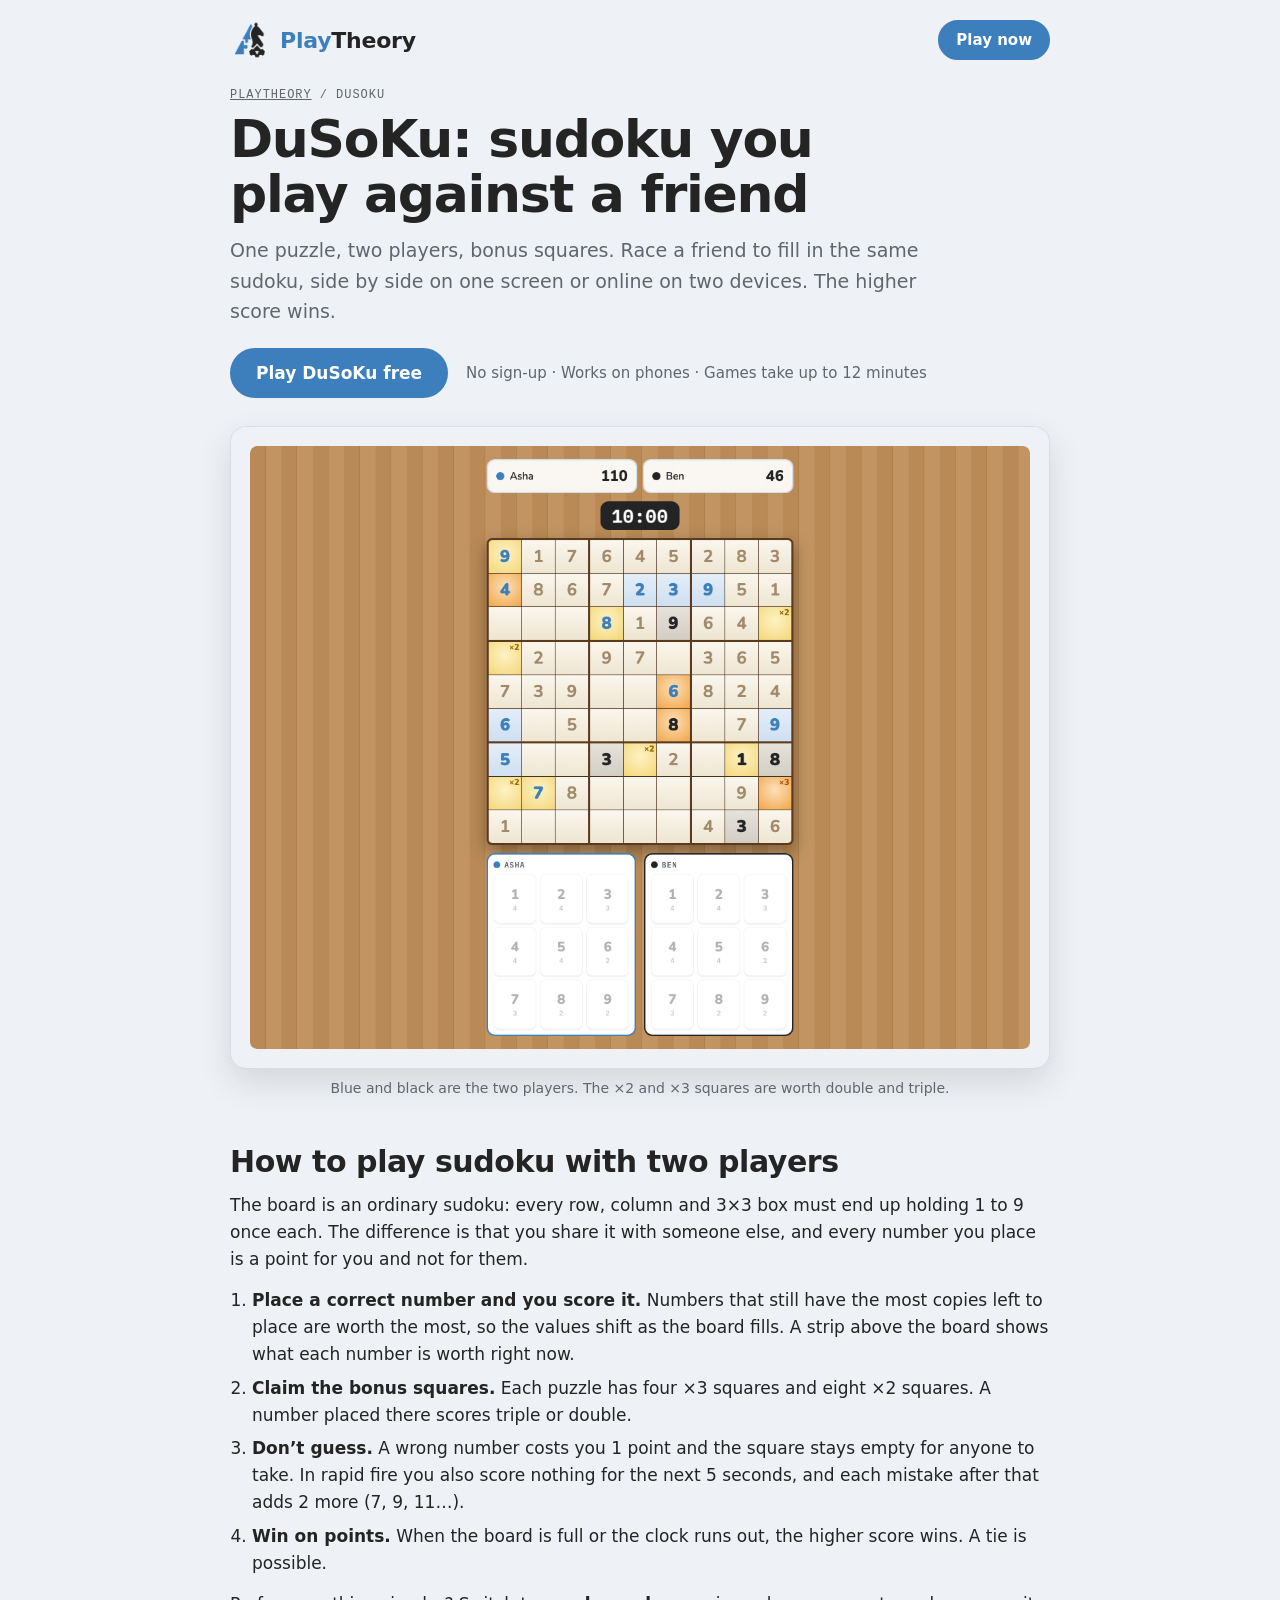
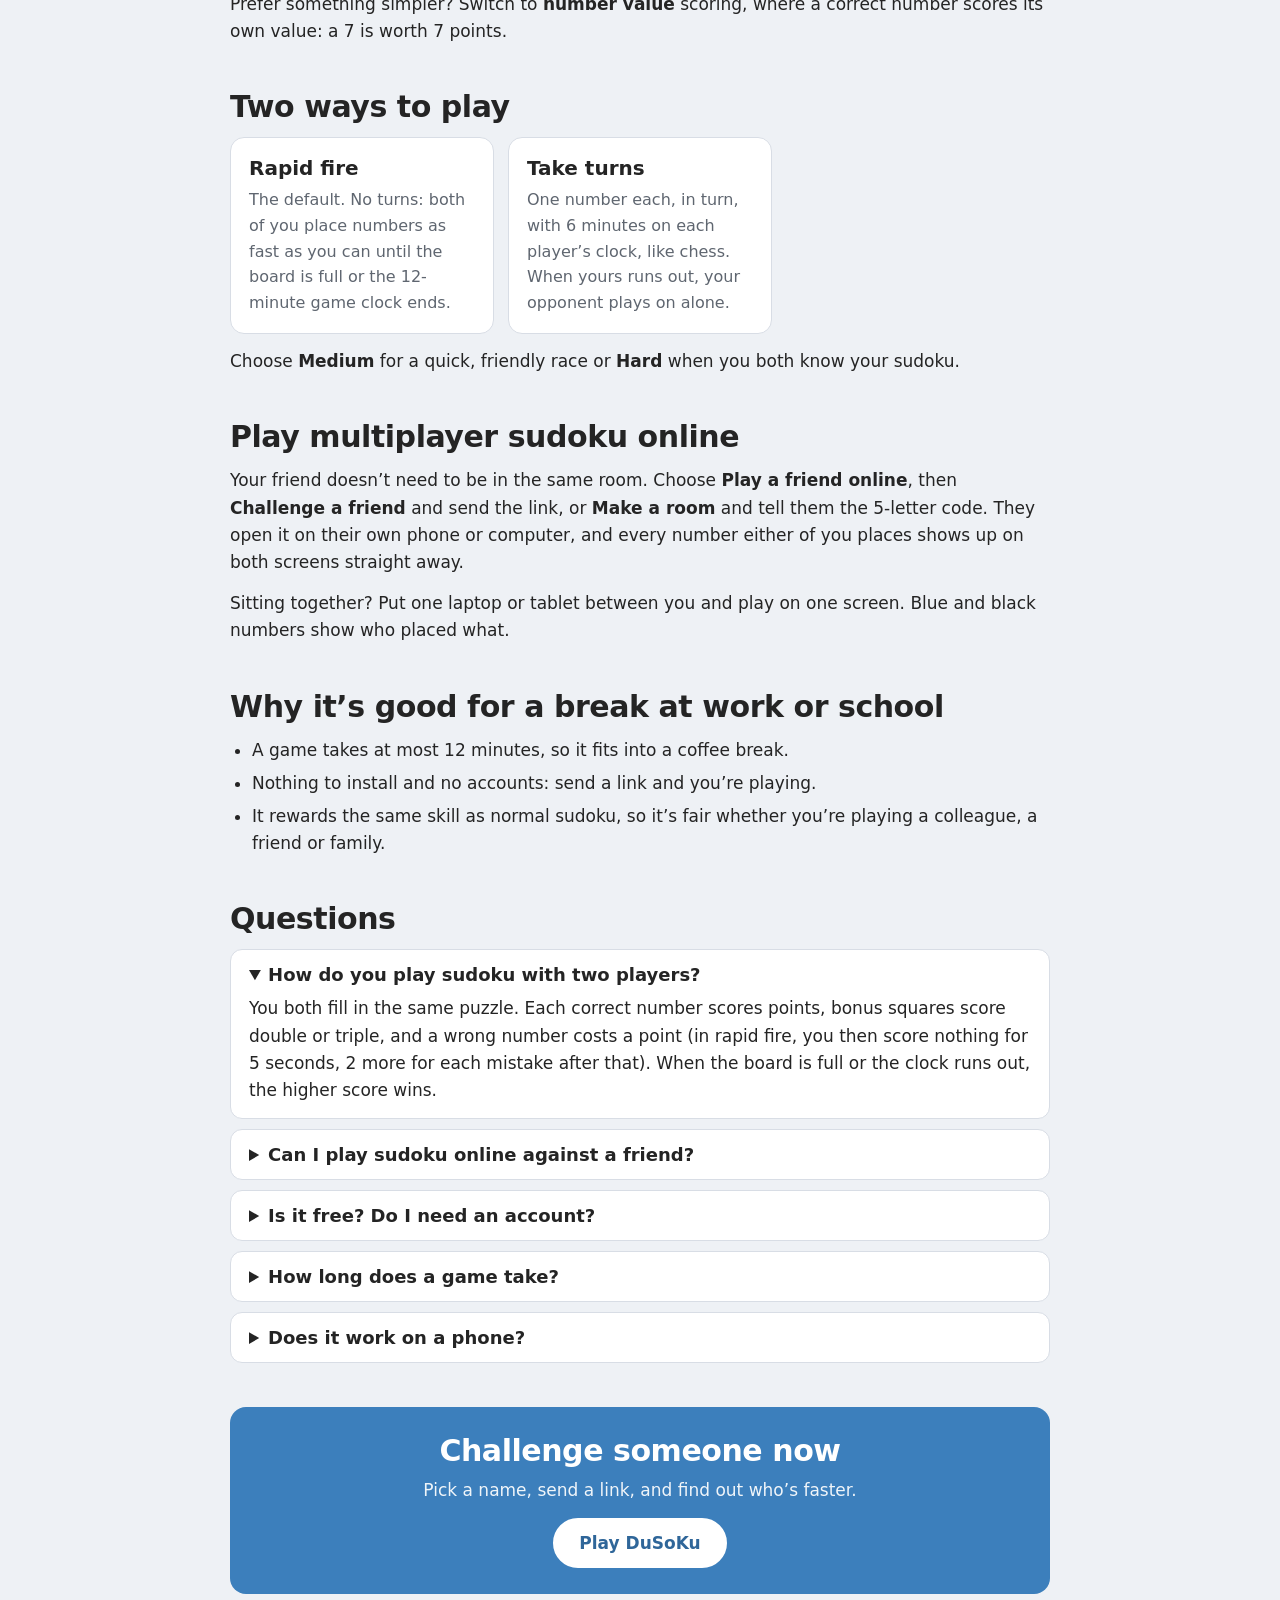
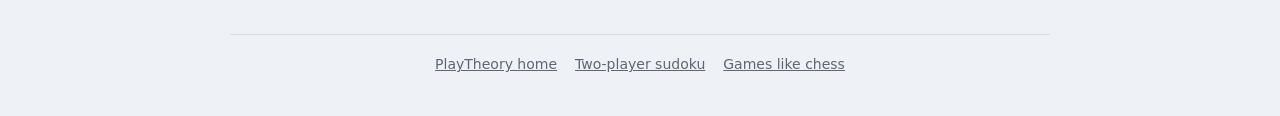
==== duo-sudoku/index.html @ 3b946e28 "Bump cache version Co-Authored-By: Claude Opus 5.5 <noreply@anthropic.com>" ====
<!doctype html>
<html lang="en">
<head>
<meta charset="utf-8">
<meta http-equiv="Content-Security-Policy" content="default-src 'self'; script-src 'none'; style-src 'self' https://fonts.googleapis.com; font-src https://fonts.gstatic.com; img-src 'self' data:; object-src 'none'; base-uri 'self'; form-action 'self'">
<meta name="viewport" content="width=device-width, initial-scale=1, viewport-fit=cover">
<title>DuSoKu: Two-Player Sudoku to Play Against a Friend Online | PlayTheory</title>
<meta name="description" content="DuSoKu is a free multiplayer sudoku for two. Race a friend on the same puzzle, score bonus squares, and win on points. Play on one screen or online with a link. No sign-up.">
<link rel="canonical" href="https://playtheoryhq.com/duo-sudoku/">
<meta name="theme-color" content="#3C7FBC">
<meta property="og:type" content="website">
<meta property="og:site_name" content="PlayTheory">
<meta property="og:url" content="https://playtheoryhq.com/duo-sudoku/">
<meta property="og:title" content="DuSoKu: play sudoku against a friend">
<meta property="og:description" content="One puzzle, two players, bonus squares. Race a friend on one screen or online with a link. Free, no sign-up.">
<meta property="og:image" content="https://playtheoryhq.com/og-image.png">
<meta property="og:image:width" content="1200">
<meta property="og:image:height" content="630">
<meta property="og:image:alt" content="A DuSoKu board with blue and black numbers from two players">
<meta name="twitter:card" content="summary_large_image">
<link rel="icon" href="/favicon.ico" sizes="48x48">
<link rel="icon" type="image/svg+xml" href="/favicon.svg">
<link rel="icon" type="image/png" href="/icon-192.png" sizes="192x192">
<link rel="apple-touch-icon" href="/apple-touch-icon.png">
<link rel="manifest" href="/site.webmanifest">
<link rel="preconnect" href="https://fonts.googleapis.com">
<link rel="preconnect" href="https://fonts.gstatic.com" crossorigin>
<link rel="stylesheet" href="https://fonts.googleapis.com/css2?family=IBM+Plex+Mono:wght@500&family=Nunito:wght@700;800;900&family=Nunito+Sans:opsz,wght@6..12,400;6..12,600;6..12,700&display=swap">
<link rel="stylesheet" href="/css/page.css?v=202611092345">
<script type="application/ld+json">
{"@context":"https://schema.org","@graph":[
 {"@type":"VideoGame","name":"DuSoKu","url":"https://playtheoryhq.com/duo-sudoku/",
  "description":"A two-player sudoku. Both players fill in the same puzzle, score points for correct numbers and bonus squares, and the higher score wins.",
  "image":"https://playtheoryhq.com/img/duo-sudoku.png","genre":["Puzzle","Sudoku"],"gamePlatform":"Web browser",
  "applicationCategory":"Game","operatingSystem":"Any","playMode":"MultiPlayer","numberOfPlayers":{"@type":"QuantitativeValue","value":2},
  "offers":{"@type":"Offer","price":"0","priceCurrency":"USD"},
  "publisher":{"@type":"Organization","name":"PlayTheory","url":"https://playtheoryhq.com/"}},
 {"@type":"BreadcrumbList","itemListElement":[
  {"@type":"ListItem","position":1,"name":"PlayTheory","item":"https://playtheoryhq.com/"},
  {"@type":"ListItem","position":2,"name":"DuSoKu","item":"https://playtheoryhq.com/duo-sudoku/"}]},
 {"@type":"FAQPage","mainEntity":[
  {"@type":"Question","name":"How do you play sudoku with two players?","acceptedAnswer":{"@type":"Answer","text":"In DuSoKu both players fill in the same puzzle. Each correct number scores points, bonus squares score double or triple, and a wrong number costs a point (in rapid fire, you then score nothing for 5 seconds, 2 more for each mistake after that). When the board is full or the clock runs out, the higher score wins."}},
  {"@type":"Question","name":"Can I play sudoku online against a friend?","acceptedAnswer":{"@type":"Answer","text":"Yes. Choose Play a friend online, then Challenge a friend, and send them the link, or make a room and tell them the 5-letter code. They open it on their own phone or computer and you play the same puzzle live."}},
  {"@type":"Question","name":"Is DuSoKu free? Do I need an account?","acceptedAnswer":{"@type":"Answer","text":"It is free and there is no sign-up. You type a name when you arrive and start playing."}},
  {"@type":"Question","name":"How long does a game take?","acceptedAnswer":{"@type":"Answer","text":"Every game lasts at most 12 minutes: rapid fire has one 12-minute clock, and in take turns each player has 6 minutes."}},
  {"@type":"Question","name":"Does it work on a phone?","acceptedAnswer":{"@type":"Answer","text":"Yes. It runs in any modern browser on phones, tablets and computers, with nothing to install."}}]}
]}
</script>
</head>
<body>
<div class="wrap">
  <header class="top">
    <a class="brand" href="/"><img src="/icon-192.png" alt="" width="40" height="40"><span><span class="b">Play</span>Theory</span></a>
    <a class="btn primary" href="/#/play/duosudoku">Play now</a>
  </header>

  <main>
    <p class="crumbs"><a href="/">PlayTheory</a> / DuSoKu</p>
    <h1>DuSoKu: sudoku you play against a friend</h1>
    <p class="lede">One puzzle, two players, bonus squares. Race a friend to fill in the same sudoku, side by side on one screen or online on two devices. The higher score wins.</p>
    <div class="cta">
      <a class="btn primary" href="/#/play/duosudoku">Play DuSoKu free</a>
      <span class="note">No sign-up · Works on phones · Games take up to 12 minutes</span>
    </div>

    <figure>
      <img class="shot" src="/img/duo-sudoku.png" width="1200" height="940" alt="A DuSoKu game part way through: blue numbers from one player, black numbers from the other, and ×2 and ×3 bonus squares still to claim">
      <figcaption>Blue and black are the two players. The ×2 and ×3 squares are worth double and triple.</figcaption>
    </figure>

    <h2>How to play sudoku with two players</h2>
    <p>The board is an ordinary sudoku: every row, column and 3×3 box must end up holding 1 to 9 once each. The difference is that you share it with someone else, and every number you place is a point for you and not for them.</p>
    <ol>
      <li><b>Place a correct number and you score it.</b> Numbers that still have the most copies left to place are worth the most, so the values shift as the board fills. A strip above the board shows what each number is worth right now.</li>
      <li><b>Claim the bonus squares.</b> Each puzzle has four ×3 squares and eight ×2 squares. A number placed there scores triple or double.</li>
      <li><b>Don’t guess.</b> A wrong number costs you 1 point and the square stays empty for anyone to take. In rapid fire you also score nothing for the next 5 seconds, and each mistake after that adds 2 more (7, 9, 11…).</li>
      <li><b>Win on points.</b> When the board is full or the clock runs out, the higher score wins. A tie is possible.</li>
    </ol>
    <p>Prefer something simpler? Switch to <b>number value</b> scoring, where a correct number scores its own value: a 7 is worth 7 points.</p>

    <h2>Two ways to play</h2>
    <div class="cards">
      <div class="card"><h3>Rapid fire</h3><p>The default. No turns: both of you place numbers as fast as you can until the board is full or the 12-minute game clock ends.</p></div>
      <div class="card"><h3>Take turns</h3><p>One number each, in turn, with 6 minutes on each player’s clock, like chess. When yours runs out, your opponent plays on alone.</p></div>
    </div>
    <p>Choose <b>Medium</b> for a quick, friendly race or <b>Hard</b> when you both know your sudoku.</p>

    <h2>Play multiplayer sudoku online</h2>
    <p>Your friend doesn’t need to be in the same room. Choose <b>Play a friend online</b>, then <b>Challenge a friend</b> and send the link, or <b>Make a room</b> and tell them the 5-letter code. They open it on their own phone or computer, and every number either of you places shows up on both screens straight away.</p>
    <p>Sitting together? Put one laptop or tablet between you and play on one screen. Blue and black numbers show who placed what.</p>

    <h2>Why it’s good for a break at work or school</h2>
    <ul>
      <li>A game takes at most 12 minutes, so it fits into a coffee break.</li>
      <li>Nothing to install and no accounts: send a link and you’re playing.</li>
      <li>It rewards the same skill as normal sudoku, so it’s fair whether you’re playing a colleague, a friend or family.</li>
    </ul>

    <h2>Questions</h2>
    <div class="faq">
      <details open><summary>How do you play sudoku with two players?</summary><p>You both fill in the same puzzle. Each correct number scores points, bonus squares score double or triple, and a wrong number costs a point (in rapid fire, you then score nothing for 5 seconds, 2 more for each mistake after that). When the board is full or the clock runs out, the higher score wins.</p></details>
      <details><summary>Can I play sudoku online against a friend?</summary><p>Yes. Choose <b>Play a friend online → Challenge a friend</b> and send them the link, or make a room and tell them the 5-letter code. You play the same puzzle live on two devices.</p></details>
      <details><summary>Is it free? Do I need an account?</summary><p>It’s free and there’s no sign-up. You type a name when you arrive and start playing.</p></details>
      <details><summary>How long does a game take?</summary><p>Every game lasts at most 12 minutes: rapid fire has one 12-minute clock, and in take turns each player has 6 minutes.</p></details>
      <details><summary>Does it work on a phone?</summary><p>Yes. It runs in any modern browser on phones, tablets and computers.</p></details>
    </div>

    <section class="end">
      <h2>Challenge someone now</h2>
      <p>Pick a name, send a link, and find out who’s faster.</p>
      <a class="btn" href="/#/play/duosudoku">Play DuSoKu</a>
    </section>
  </main>

  <footer>
    <a href="/">PlayTheory home</a>
    <a href="/duo-sudoku/">Two-player sudoku</a>
    <a href="/games-like-chess/">Games like chess</a>
  </footer>
</div>
</body>
</html>
---- css/page.css ----
/* Landing pages (/duo-sudoku/, /games-like-chess/): plain readable articles that search engines can index.
   Same brand and fonts as the game; light-only like the game. */
:root{
  --brand-blue:#3C7FBC; --blue-deep:#2f6699; --charcoal:#242424;
  --bg:#eef1f5; --surface:#ffffff; --surface-2:#f4f6f9; --ink:#242424; --muted:#5f6670; --line:#d8dde5;
  --f-display:"Nunito","Avenir Next",system-ui,sans-serif;
  --f-body:"Nunito Sans",system-ui,-apple-system,"Segoe UI",sans-serif;
  --f-mono:"IBM Plex Mono",ui-monospace,Menlo,monospace;
  color-scheme:light;
}
*{box-sizing:border-box}
body{margin:0;background:var(--bg);color:var(--ink);font-family:var(--f-body);font-size:17px;line-height:1.6;
  padding:20px max(16px,env(safe-area-inset-left,0px)) 40px max(16px,env(safe-area-inset-right,0px))}
a{color:var(--blue-deep)}
a:focus-visible{outline:3px solid var(--ink);outline-offset:2px}
.wrap{max-width:820px;margin:0 auto}

.top{display:flex;align-items:center;justify-content:space-between;gap:12px;margin-bottom:28px}
.brand{display:flex;align-items:center;gap:10px;text-decoration:none;color:var(--ink);font:900 22px var(--f-display);letter-spacing:-.01em}
.brand img{width:40px;height:40px}
.brand .b{color:var(--brand-blue)}
.top .btn{font-size:15px;padding:9px 16px}

.crumbs{font:500 12px var(--f-mono);text-transform:uppercase;letter-spacing:.08em;color:var(--muted);margin:0 0 10px}
.crumbs a{color:inherit}
h1{font:900 clamp(32px,6vw,52px)/1.05 var(--f-display);letter-spacing:-.025em;margin:0 0 14px;text-wrap:balance}
.lede{font-size:19px;color:var(--muted);margin:0 0 22px;max-width:60ch}
h2{font:800 clamp(24px,3.6vw,30px)/1.2 var(--f-display);letter-spacing:-.015em;margin:44px 0 12px}
h3{font:800 20px/1.25 var(--f-display);margin:0 0 6px}
p{margin:0 0 14px}
ul,ol{padding-left:22px;margin:0 0 14px}
li{margin-bottom:6px}

.btn{display:inline-flex;align-items:center;justify-content:center;gap:8px;border-radius:999px;padding:13px 24px;
  font:800 17px var(--f-display);text-decoration:none;border:2px solid var(--brand-blue);color:var(--blue-deep);background:var(--surface)}
.btn.primary{background:var(--brand-blue);color:#fff}
.btn.primary:hover{background:var(--blue-deep);border-color:var(--blue-deep)}
.btn:focus-visible{outline:3px solid var(--ink);outline-offset:3px}
.cta{display:flex;flex-wrap:wrap;align-items:center;gap:12px 18px;margin:0 0 28px}
.cta .note{color:var(--muted);font-size:15px}

.shot{display:block;width:100%;height:auto;border-radius:16px;border:1px solid var(--line);background:var(--surface);
  box-shadow:0 14px 34px rgba(36,36,36,.12)}
figure{margin:0 0 8px}
figcaption{font-size:14px;color:var(--muted);margin-top:8px;text-align:center}

.cards{display:grid;grid-template-columns:repeat(auto-fill,minmax(240px,1fr));gap:14px;margin:6px 0 14px}
.card{background:var(--surface);border:1px solid var(--line);border-radius:14px;padding:18px}
.card p{margin:0;color:var(--muted);font-size:16px}
.card.live{border:2px solid var(--brand-blue)}
.card .btn{margin-top:14px;padding:9px 18px;font-size:15px}
.chip{display:inline-block;font:500 11px var(--f-mono);text-transform:uppercase;letter-spacing:.09em;padding:3px 9px;border-radius:999px;
  background:var(--surface-2);border:1px solid var(--line);margin-bottom:10px}
.chip.on{background:var(--brand-blue);border-color:var(--brand-blue);color:#fff}
.chip.soon{background:var(--charcoal);border-color:var(--charcoal);color:#fff}

.faq details{background:var(--surface);border:1px solid var(--line);border-radius:12px;padding:14px 18px;margin-bottom:10px}
.faq summary{font:800 18px var(--f-display);cursor:pointer}
.faq details p{margin:10px 0 0}

.end{margin-top:44px;padding:26px;border-radius:16px;background:var(--brand-blue);color:#fff;text-align:center}
.end h2{margin:0 0 8px;color:#fff}
.end p{opacity:.92}
.end .btn{background:#fff;border-color:#fff;color:var(--blue-deep)}

footer{margin-top:40px;padding-top:18px;border-top:1px solid var(--line);color:var(--muted);font-size:14px;
  display:flex;flex-wrap:wrap;gap:8px 18px;justify-content:center}
footer a{color:inherit}

@media (max-width:560px){
  body{font-size:16px}
  .lede{font-size:17px}
  .top .btn{display:none}
  .cta .btn{width:100%}
}
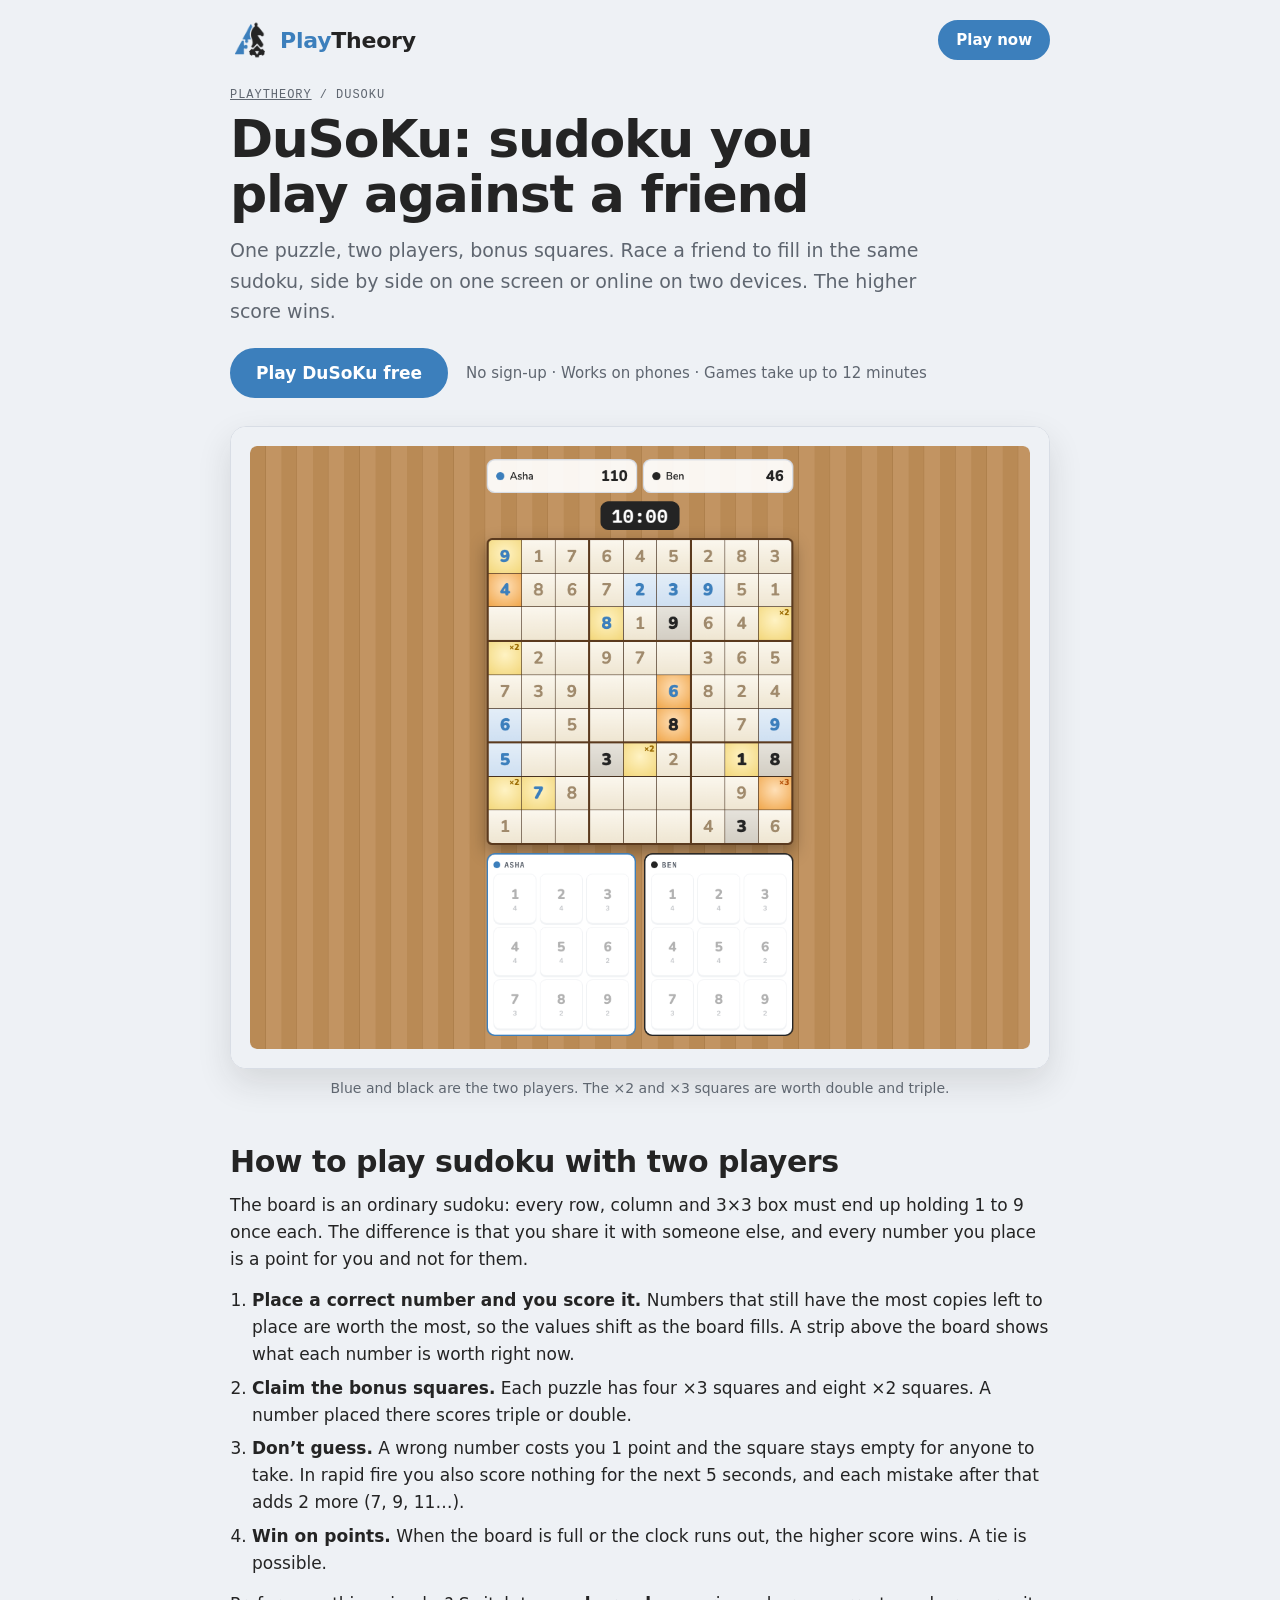
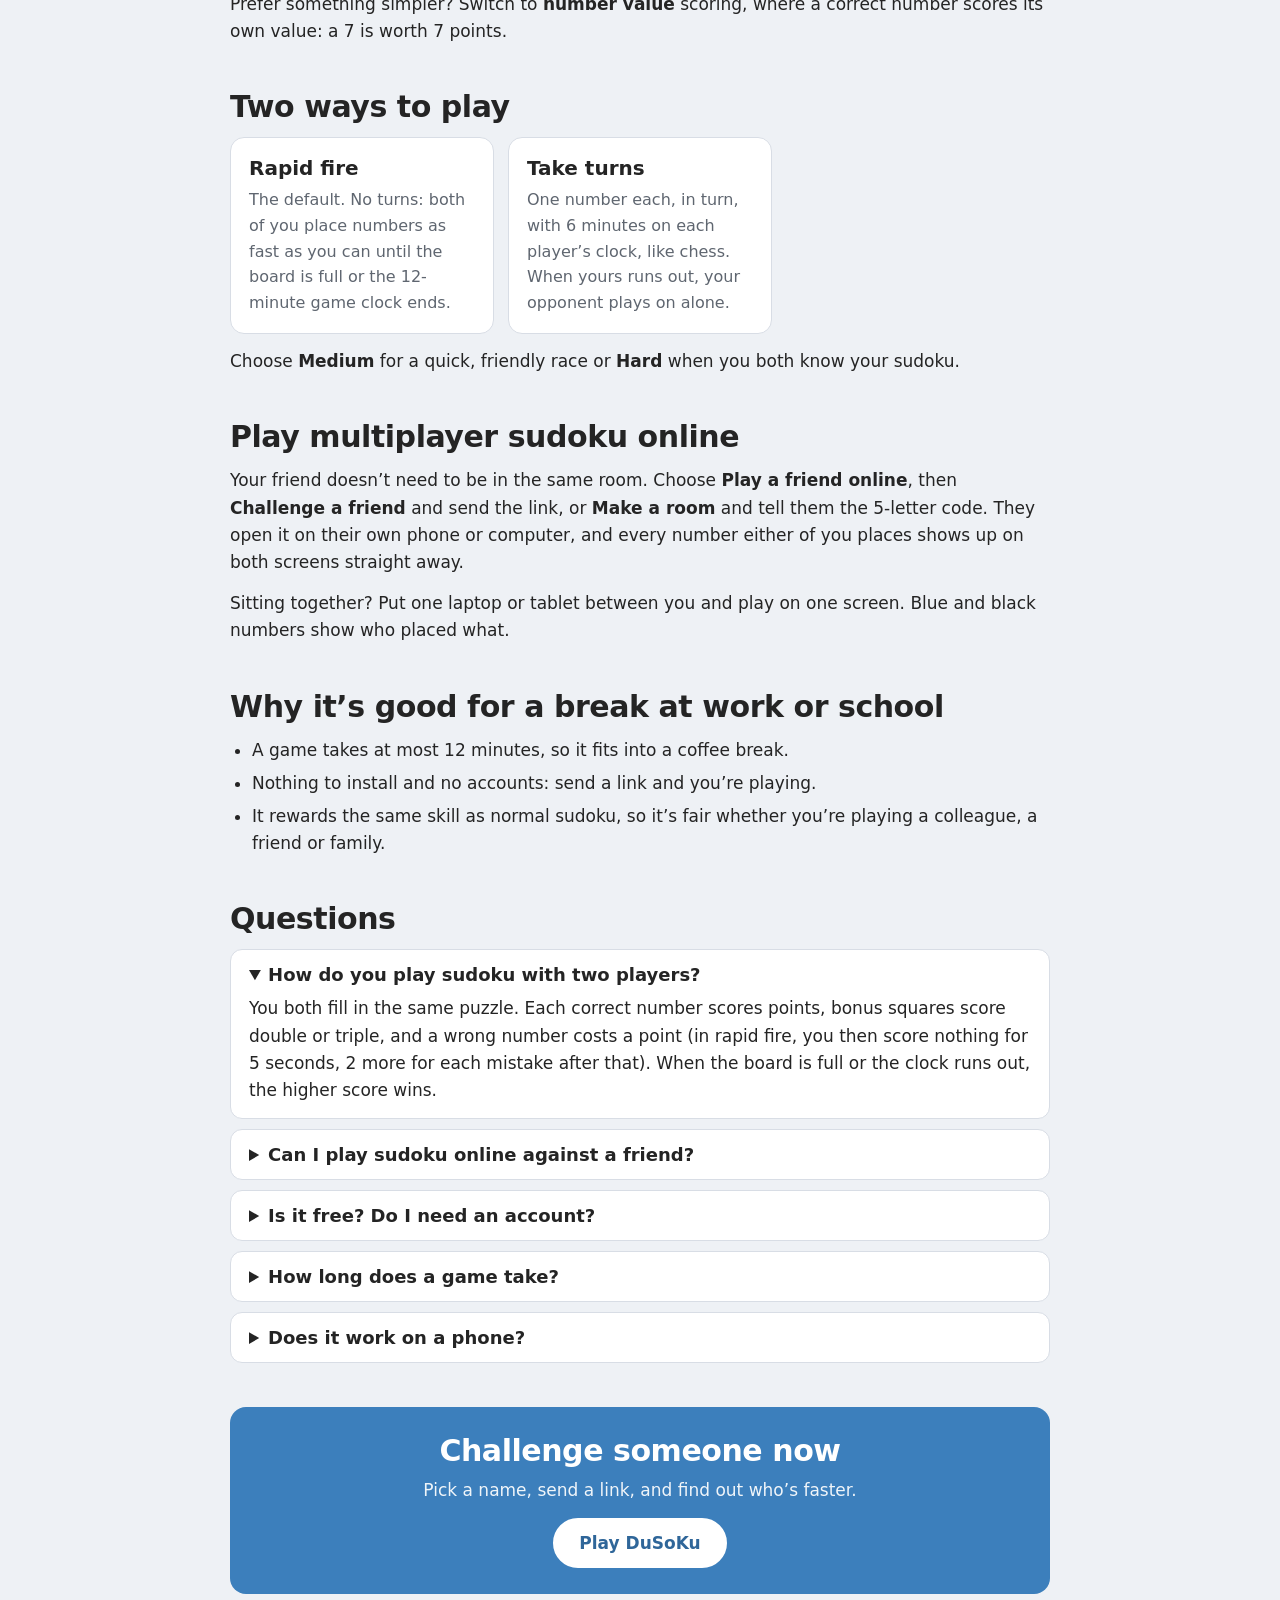
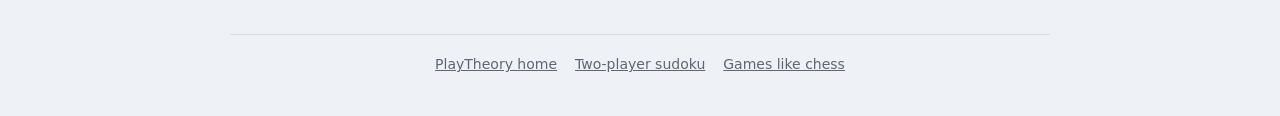
==== commit 7ee36461: "Online: smaller moves and training logs, to stay inside Firebase's free plan - Games without undo (D" ====
--- a/duo-sudoku/index.html
+++ b/duo-sudoku/index.html
@@ -26,7 +26,7 @@
 <link rel="preconnect" href="https://fonts.googleapis.com">
 <link rel="preconnect" href="https://fonts.gstatic.com" crossorigin>
 <link rel="stylesheet" href="https://fonts.googleapis.com/css2?family=IBM+Plex+Mono:wght@500&family=Nunito:wght@700;800;900&family=Nunito+Sans:opsz,wght@6..12,400;6..12,600;6..12,700&display=swap">
-<link rel="stylesheet" href="/css/page.css?v=202611092345">
+<link rel="stylesheet" href="/css/page.css?v=202611092312">
 <script type="application/ld+json">
 {"@context":"https://schema.org","@graph":[
  {"@type":"VideoGame","name":"DuSoKu","url":"https://playtheoryhq.com/duo-sudoku/",
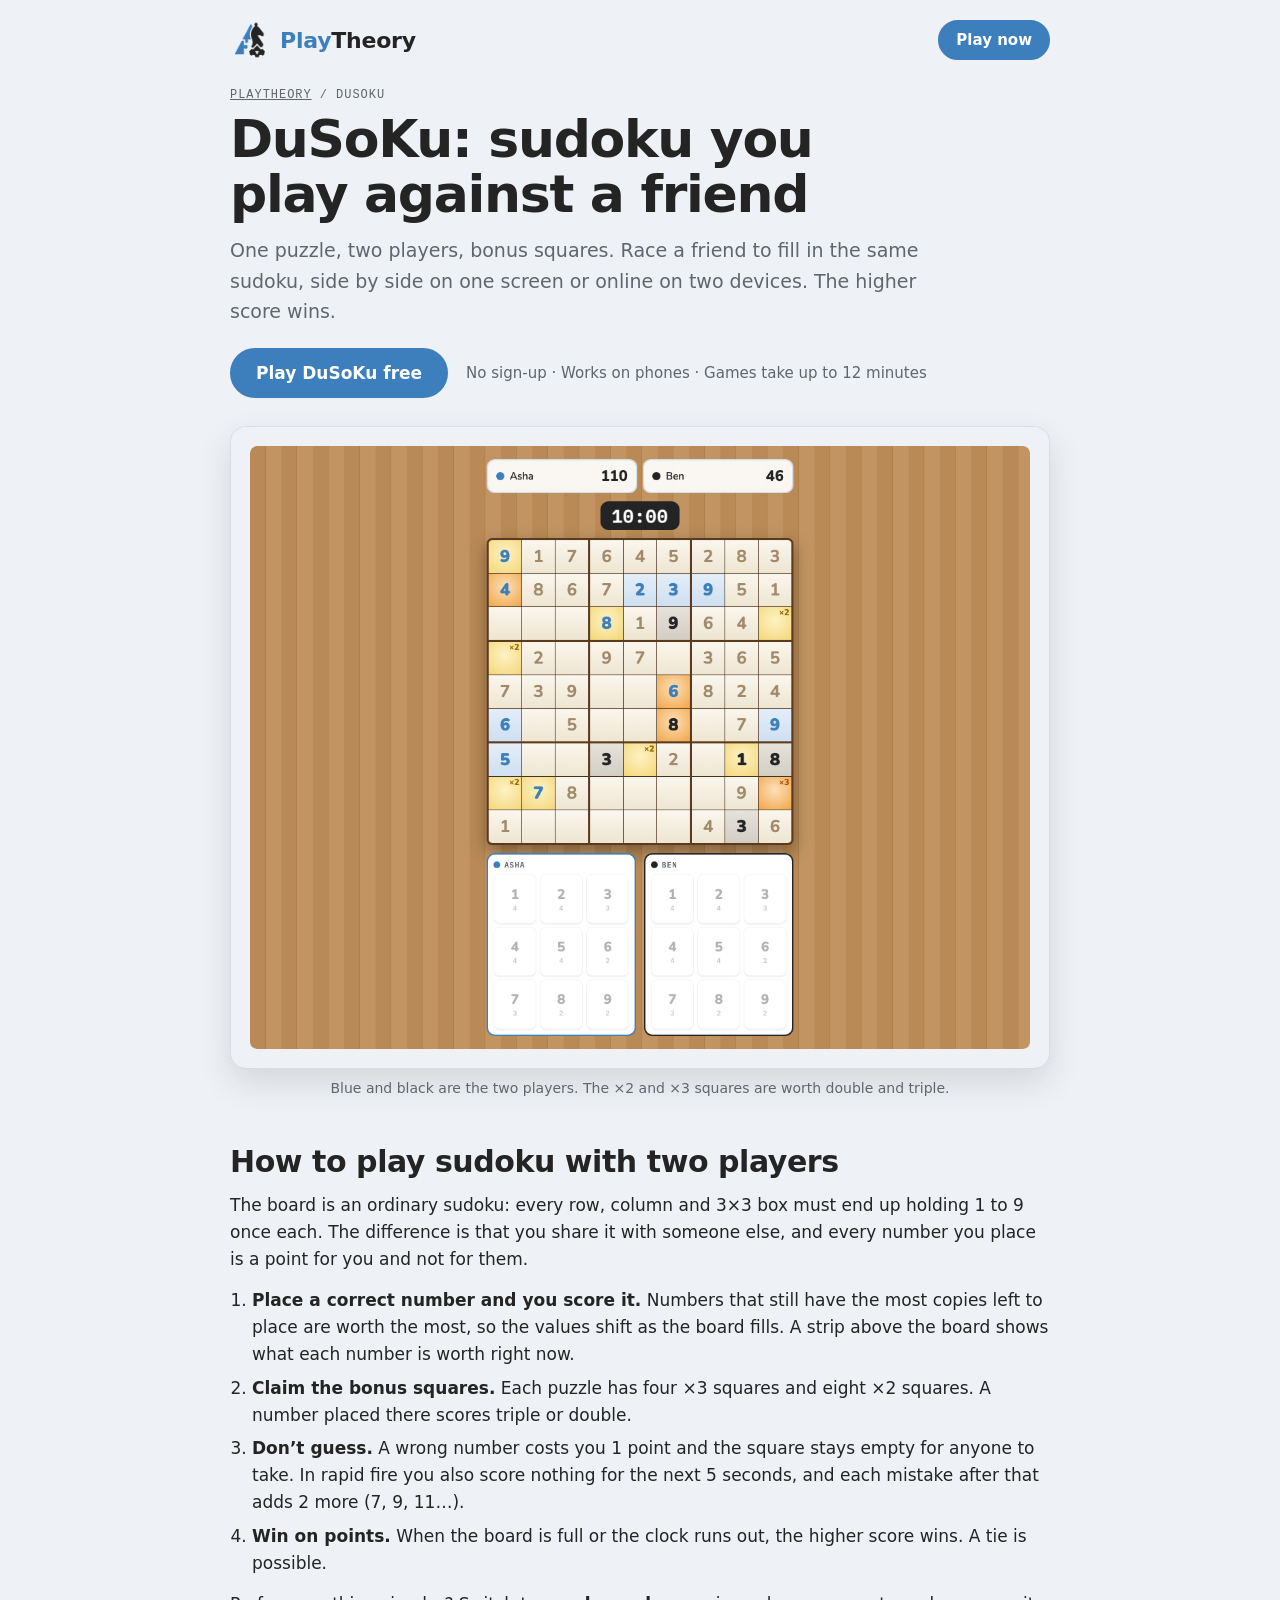
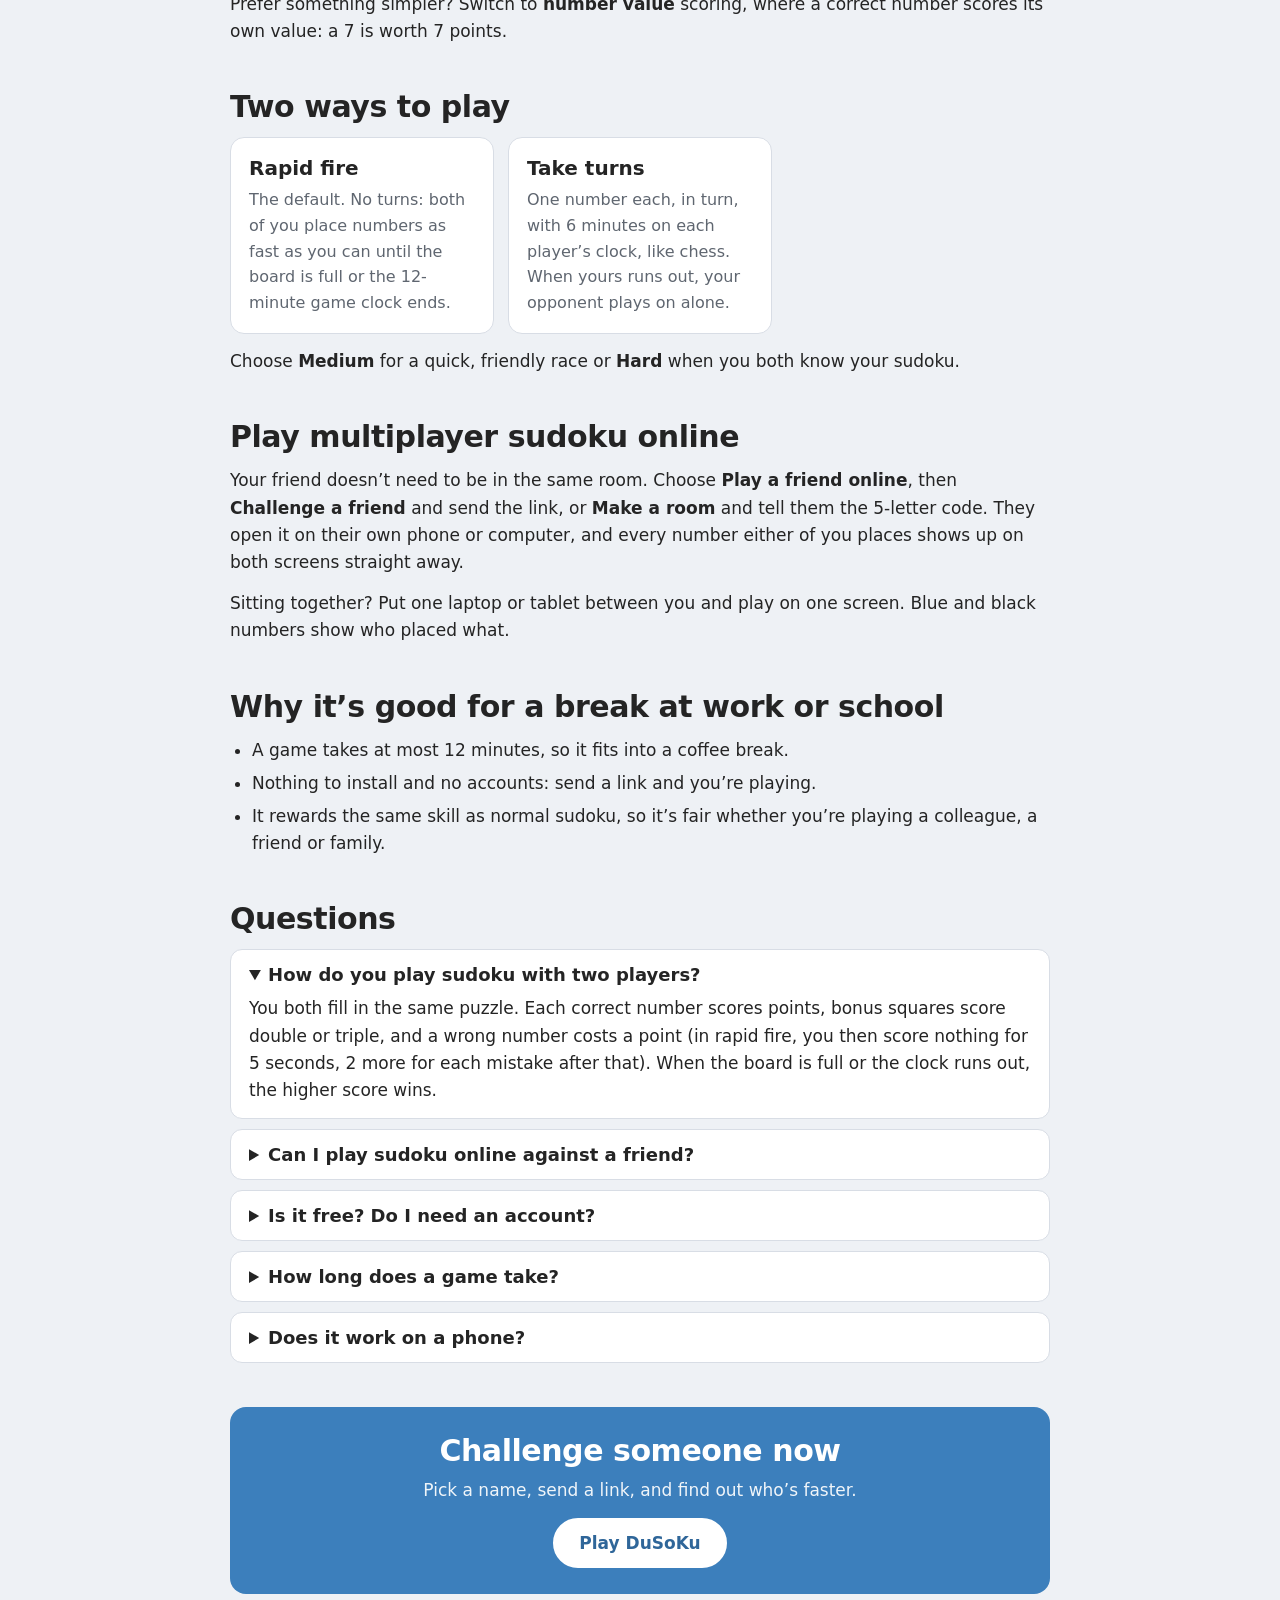
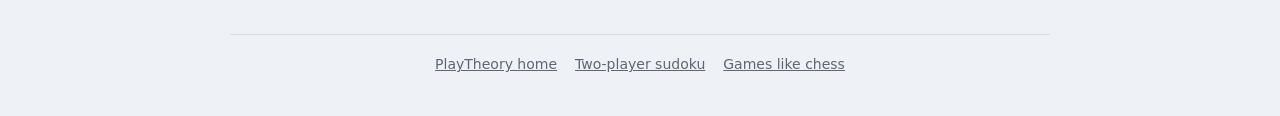
==== commit a093eeb1: "Amazons is playable, with a chess clock and ratings; Random mode - Amazons opens like DuSoKu: choose" ====
--- a/duo-sudoku/index.html
+++ b/duo-sudoku/index.html
@@ -26,7 +26,7 @@
 <link rel="preconnect" href="https://fonts.googleapis.com">
 <link rel="preconnect" href="https://fonts.gstatic.com" crossorigin>
 <link rel="stylesheet" href="https://fonts.googleapis.com/css2?family=IBM+Plex+Mono:wght@500&family=Nunito:wght@700;800;900&family=Nunito+Sans:opsz,wght@6..12,400;6..12,600;6..12,700&display=swap">
-<link rel="stylesheet" href="/css/page.css?v=202611092312">
+<link rel="stylesheet" href="/css/page.css?v=202611151556">
 <script type="application/ld+json">
 {"@context":"https://schema.org","@graph":[
  {"@type":"VideoGame","name":"DuSoKu","url":"https://playtheoryhq.com/duo-sudoku/",
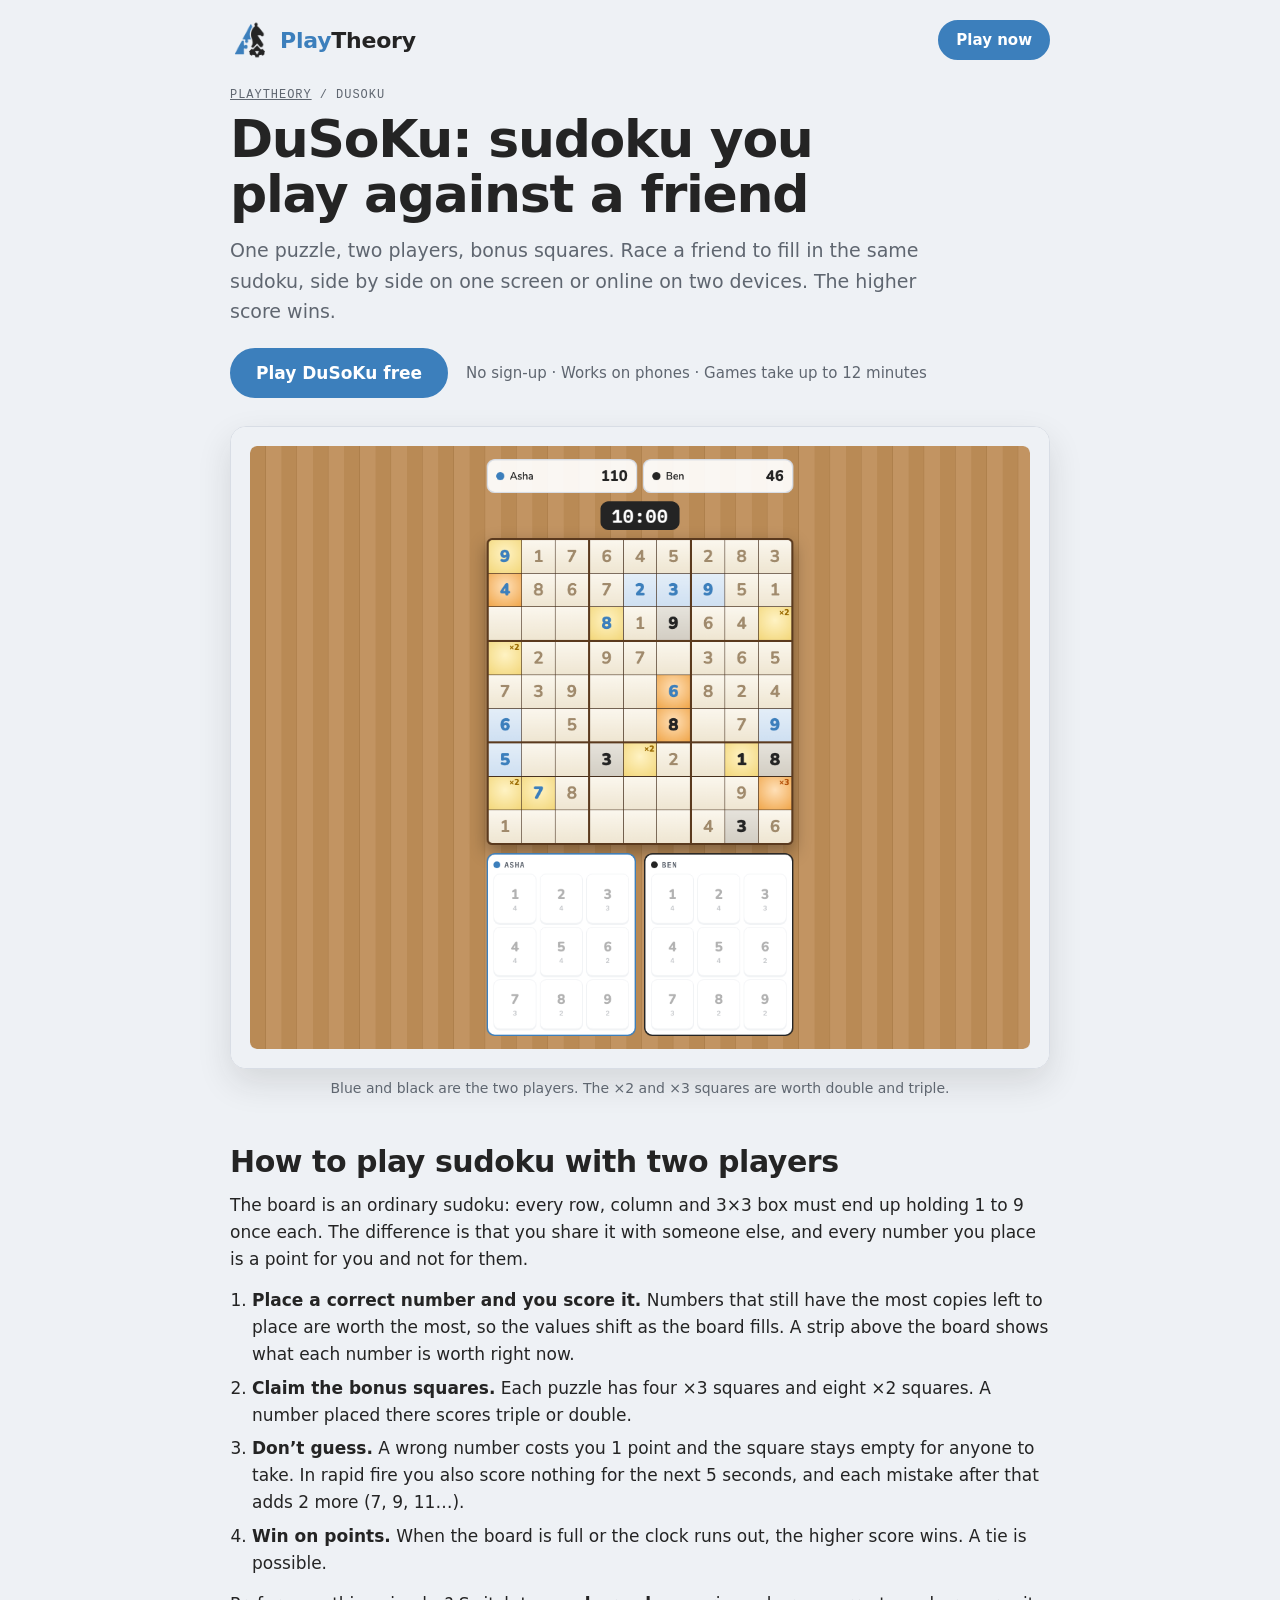
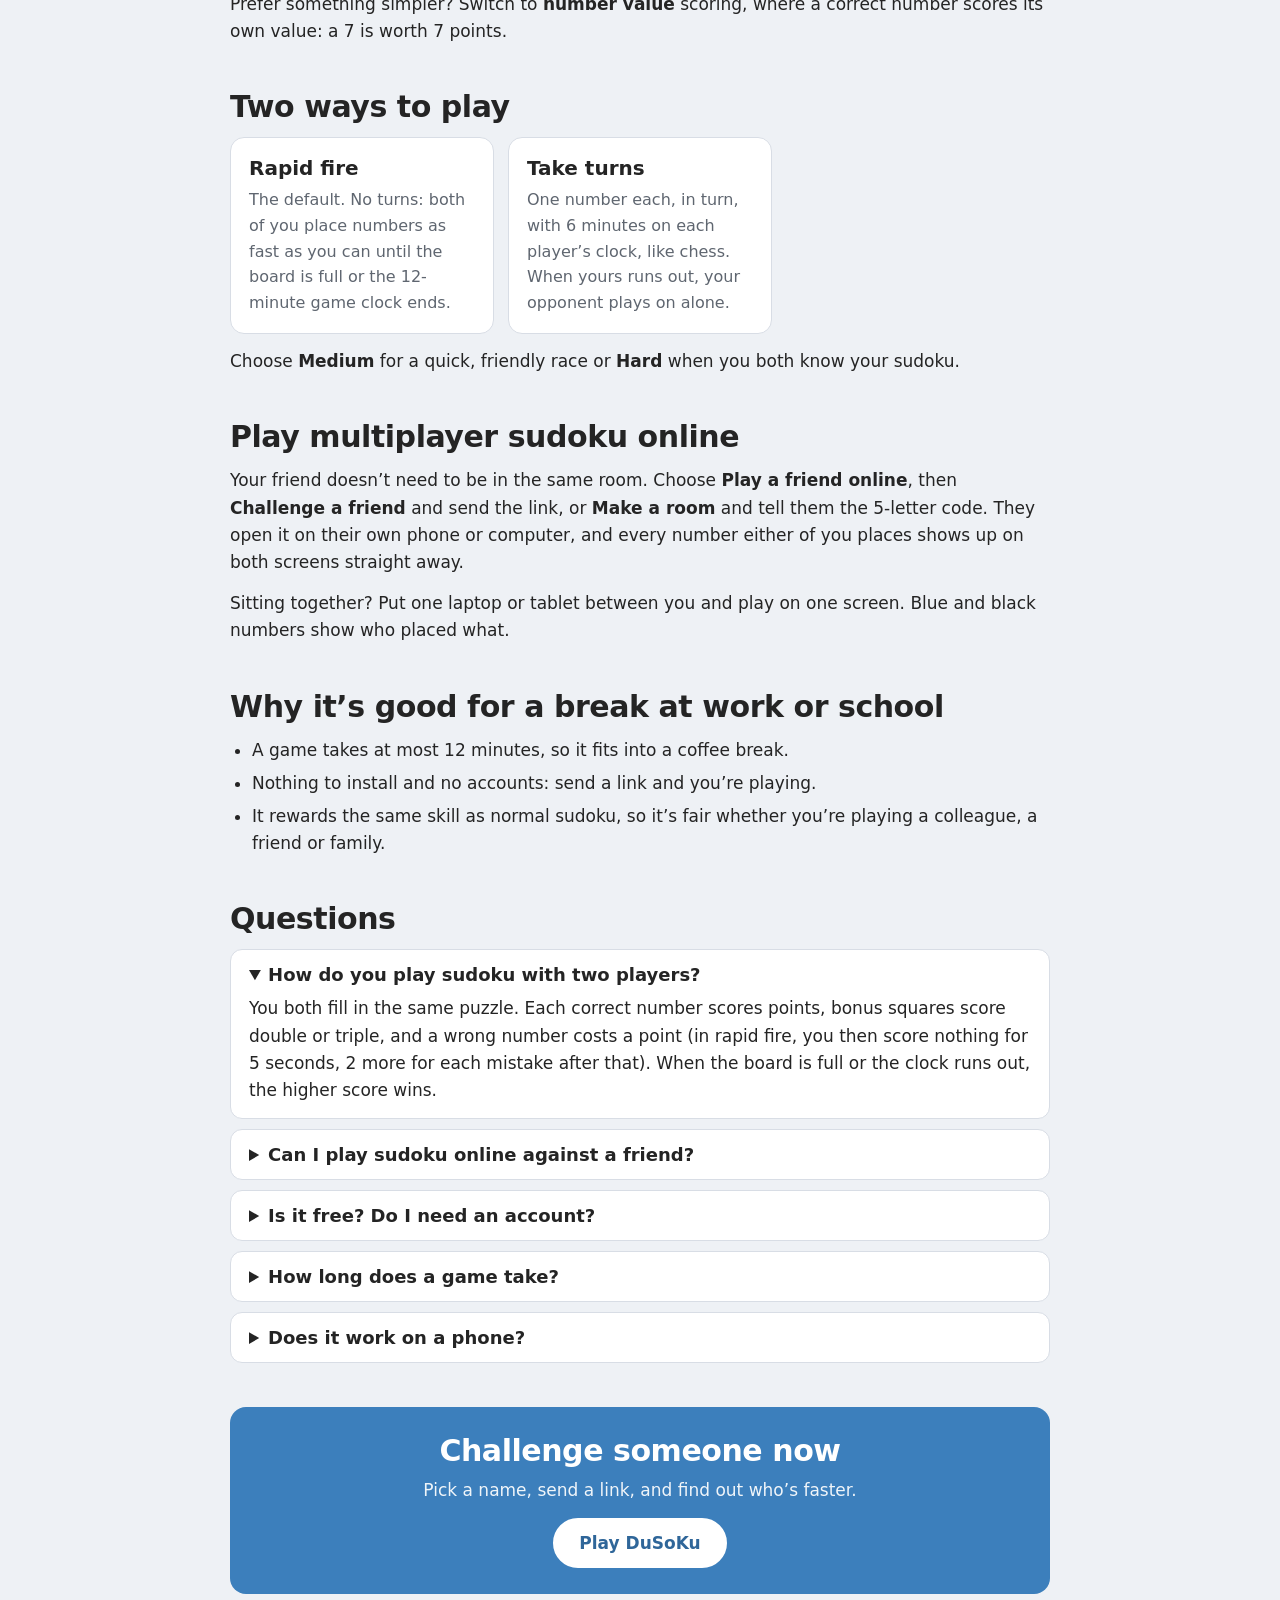
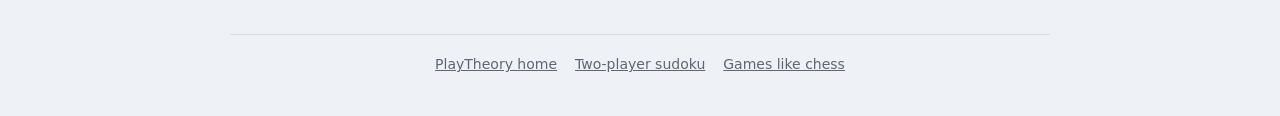
==== commit 5a88da65: "Cleaner end screens and boards for Exed-Out and Hollow - End card no longer clipped on short boards " ====
--- a/duo-sudoku/index.html
+++ b/duo-sudoku/index.html
@@ -26,7 +26,7 @@
 <link rel="preconnect" href="https://fonts.googleapis.com">
 <link rel="preconnect" href="https://fonts.gstatic.com" crossorigin>
 <link rel="stylesheet" href="https://fonts.googleapis.com/css2?family=IBM+Plex+Mono:wght@500&family=Nunito:wght@700;800;900&family=Nunito+Sans:opsz,wght@6..12,400;6..12,600;6..12,700&display=swap">
-<link rel="stylesheet" href="/css/page.css?v=202611151556">
+<link rel="stylesheet" href="/css/page.css?v=202611151636">
 <script type="application/ld+json">
 {"@context":"https://schema.org","@graph":[
  {"@type":"VideoGame","name":"DuSoKu","url":"https://playtheoryhq.com/duo-sudoku/",
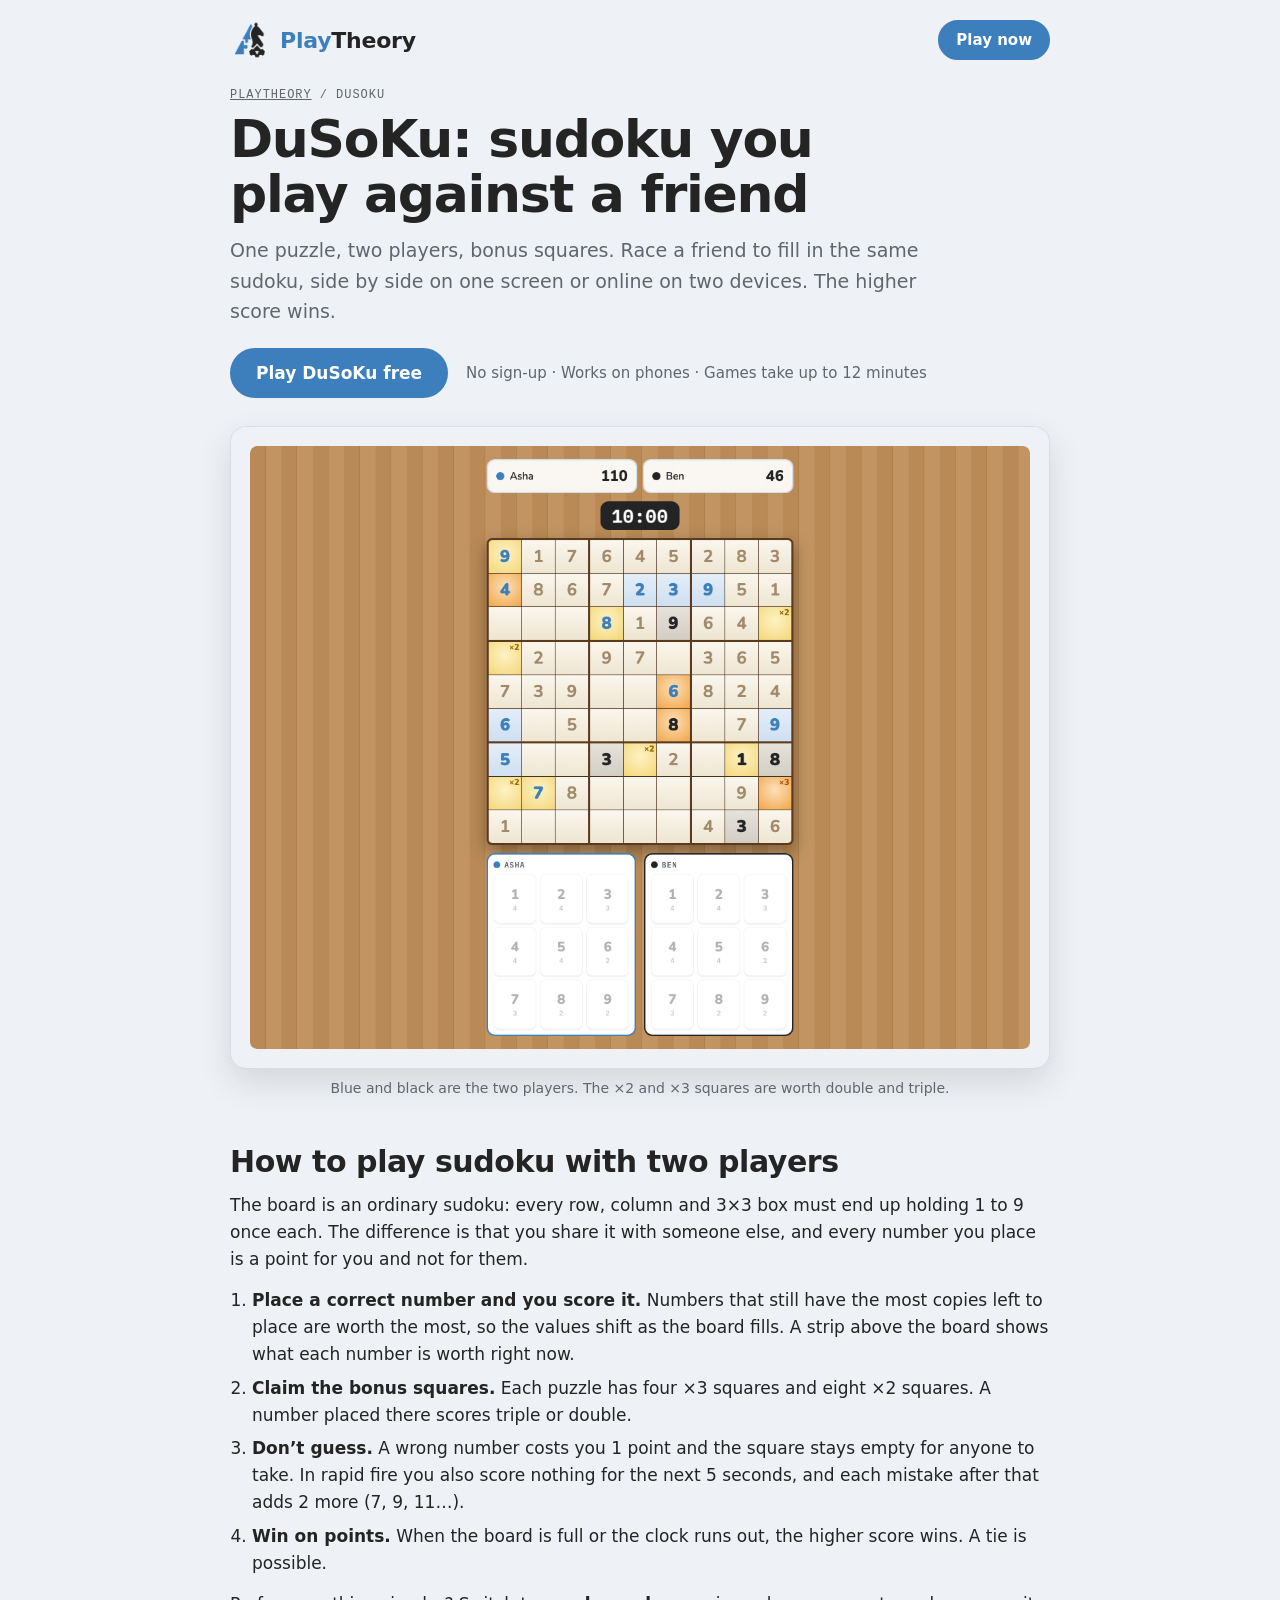
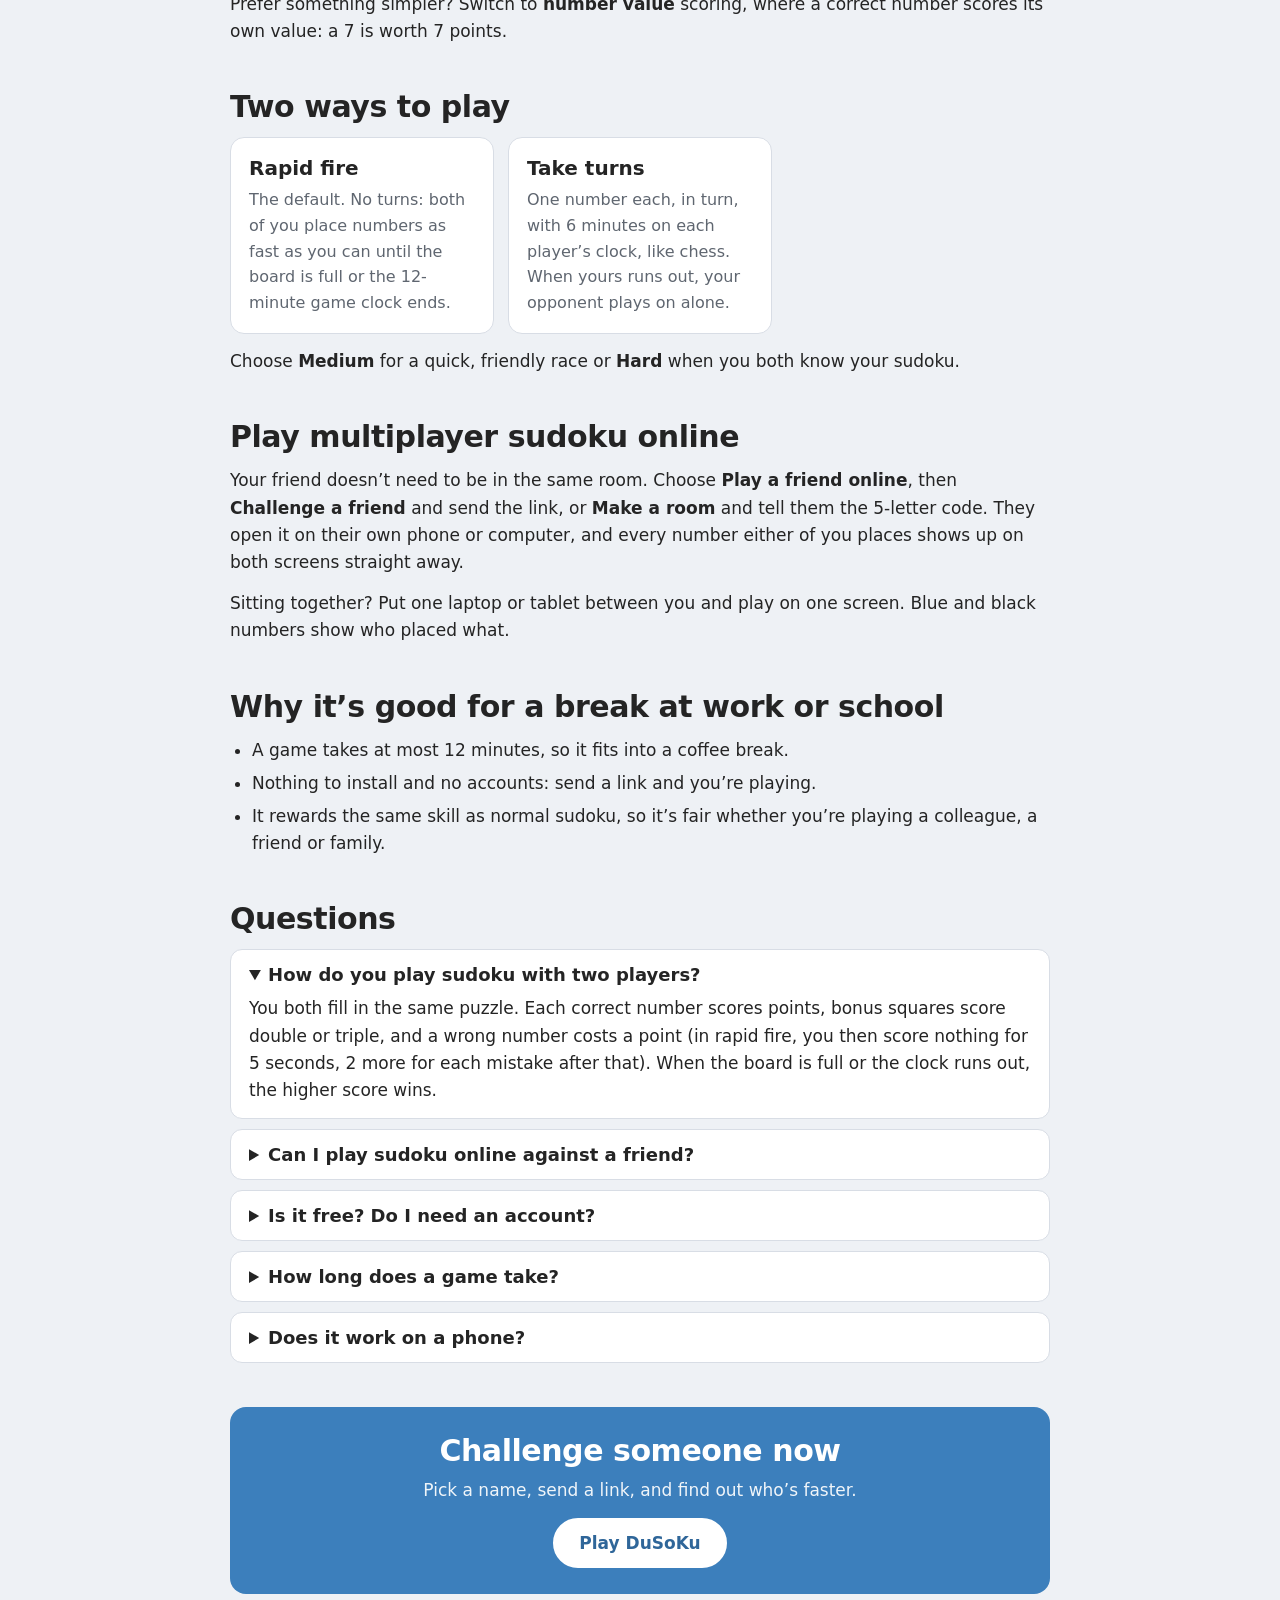
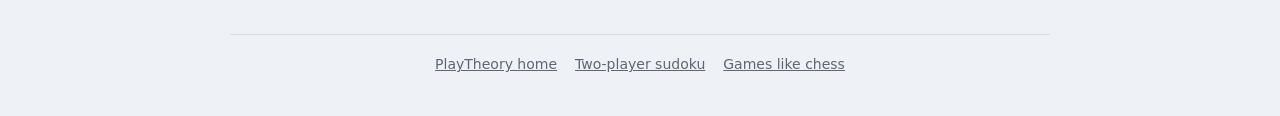
==== commit 2568873f: "New game: Candy Words, a daily word puzzle for one player - Swap letter tiles to spell words of 4+ l" ====
--- a/duo-sudoku/index.html
+++ b/duo-sudoku/index.html
@@ -26,7 +26,7 @@
 <link rel="preconnect" href="https://fonts.googleapis.com">
 <link rel="preconnect" href="https://fonts.gstatic.com" crossorigin>
 <link rel="stylesheet" href="https://fonts.googleapis.com/css2?family=IBM+Plex+Mono:wght@500&family=Nunito:wght@700;800;900&family=Nunito+Sans:opsz,wght@6..12,400;6..12,600;6..12,700&display=swap">
-<link rel="stylesheet" href="/css/page.css?v=202611151636">
+<link rel="stylesheet" href="/css/page.css?v=202611251654">
 <script type="application/ld+json">
 {"@context":"https://schema.org","@graph":[
  {"@type":"VideoGame","name":"DuSoKu","url":"https://playtheoryhq.com/duo-sudoku/",
